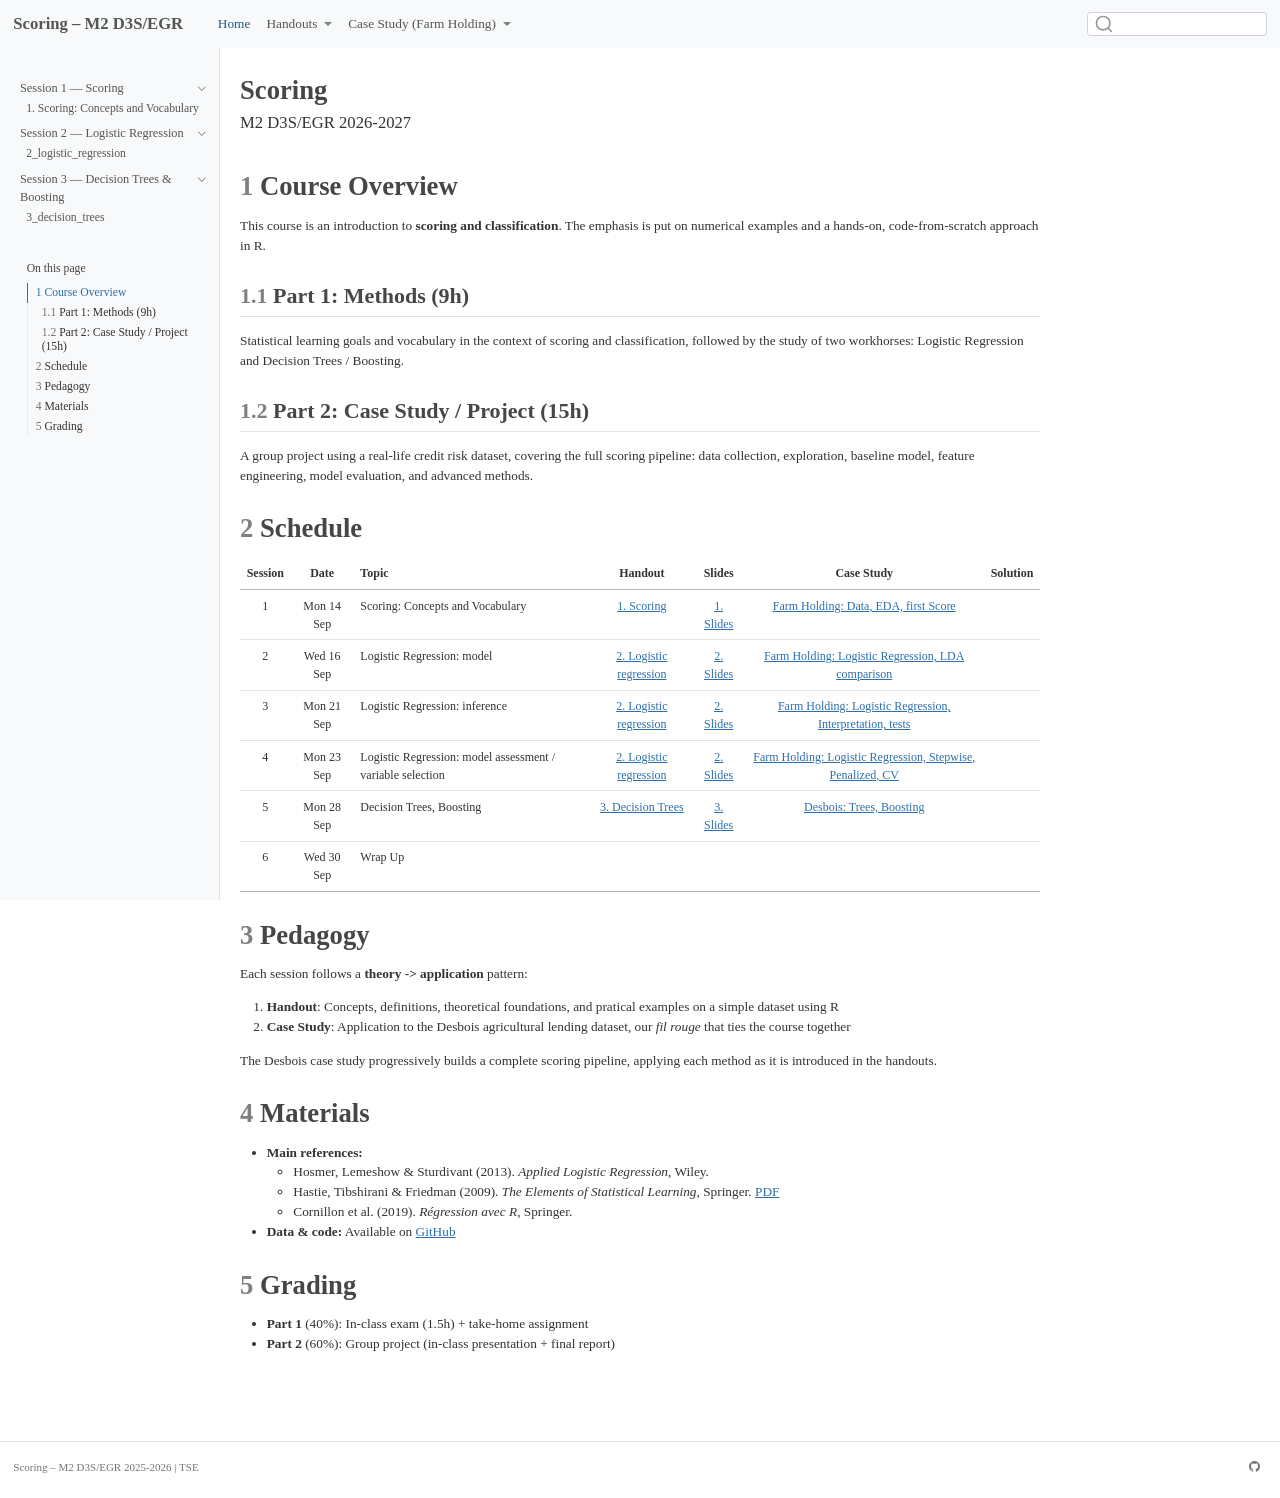
==== docs/index.html @ ded328df "initial commit" ====
<!DOCTYPE html>
<html xmlns="http://www.w3.org/1999/xhtml" lang="en" xml:lang="en"><head>

<meta charset="utf-8">
<meta name="generator" content="quarto-1.3.450">

<meta name="viewport" content="width=device-width, initial-scale=1.0, user-scalable=yes">


<title>Scoring – M2 D3S/EGR 2025-2026 - Scoring</title>
<style>
code{white-space: pre-wrap;}
span.smallcaps{font-variant: small-caps;}
div.columns{display: flex; gap: min(4vw, 1.5em);}
div.column{flex: auto; overflow-x: auto;}
div.hanging-indent{margin-left: 1.5em; text-indent: -1.5em;}
ul.task-list{list-style: none;}
ul.task-list li input[type="checkbox"] {
  width: 0.8em;
  margin: 0 0.8em 0.2em -1em; /* quarto-specific, see https://github.com/quarto-dev/quarto-cli/issues/4556 */ 
  vertical-align: middle;
}
</style>


<script src="site_libs/quarto-nav/quarto-nav.js"></script>
<script src="site_libs/quarto-nav/headroom.min.js"></script>
<script src="site_libs/clipboard/clipboard.min.js"></script>
<script src="site_libs/quarto-search/autocomplete.umd.js"></script>
<script src="site_libs/quarto-search/fuse.min.js"></script>
<script src="site_libs/quarto-search/quarto-search.js"></script>
<meta name="quarto:offset" content="./">
<script src="site_libs/quarto-html/quarto.js"></script>
<script src="site_libs/quarto-html/popper.min.js"></script>
<script src="site_libs/quarto-html/tippy.umd.min.js"></script>
<script src="site_libs/quarto-html/anchor.min.js"></script>
<link href="site_libs/quarto-html/tippy.css" rel="stylesheet">
<link href="site_libs/quarto-html/quarto-syntax-highlighting.css" rel="stylesheet" id="quarto-text-highlighting-styles">
<script src="site_libs/bootstrap/bootstrap.min.js"></script>
<link href="site_libs/bootstrap/bootstrap-icons.css" rel="stylesheet">
<link href="site_libs/bootstrap/bootstrap.min.css" rel="stylesheet" id="quarto-bootstrap" data-mode="light">
<script id="quarto-search-options" type="application/json">{
  "location": "navbar",
  "copy-button": false,
  "collapse-after": 3,
  "panel-placement": "end",
  "type": "textbox",
  "limit": 20,
  "language": {
    "search-no-results-text": "No results",
    "search-matching-documents-text": "matching documents",
    "search-copy-link-title": "Copy link to search",
    "search-hide-matches-text": "Hide additional matches",
    "search-more-match-text": "more match in this document",
    "search-more-matches-text": "more matches in this document",
    "search-clear-button-title": "Clear",
    "search-detached-cancel-button-title": "Cancel",
    "search-submit-button-title": "Submit",
    "search-label": "Search"
  }
}</script>
<script>
  MathJax = {
    tex: {
      tags: 'ams'  // should be 'ams', 'none', or 'all'
    }
  };
</script>


<link rel="stylesheet" href="styles.css">
</head>

<body class="nav-sidebar docked nav-fixed">

<div id="quarto-search-results"></div>
  <header id="quarto-header" class="headroom fixed-top">
    <nav class="navbar navbar-expand-lg navbar-dark ">
      <div class="navbar-container container-fluid">
      <div class="navbar-brand-container">
    <a class="navbar-brand" href="./index.html">
    <span class="navbar-title">Scoring – M2 D3S/EGR</span>
    </a>
  </div>
            <div id="quarto-search" class="" title="Search"></div>
          <button class="navbar-toggler" type="button" data-bs-toggle="collapse" data-bs-target="#navbarCollapse" aria-controls="navbarCollapse" aria-expanded="false" aria-label="Toggle navigation" onclick="if (window.quartoToggleHeadroom) { window.quartoToggleHeadroom(); }">
  <span class="navbar-toggler-icon"></span>
</button>
          <div class="collapse navbar-collapse" id="navbarCollapse">
            <ul class="navbar-nav navbar-nav-scroll me-auto">
  <li class="nav-item">
    <a class="nav-link active" href="./index.html" rel="" target="" aria-current="page">
 <span class="menu-text">Home</span></a>
  </li>  
  <li class="nav-item dropdown ">
    <a class="nav-link dropdown-toggle" href="#" id="nav-menu-handouts" role="button" data-bs-toggle="dropdown" aria-expanded="false" rel="" target="">
 <span class="menu-text">Handouts</span>
    </a>
    <ul class="dropdown-menu" aria-labelledby="nav-menu-handouts">    
        <li>
    <a class="dropdown-item" href="./handouts/1_scoring.html" rel="" target="">
 <span class="dropdown-text">1. Scoring: Concepts and Vocabulary</span></a>
  </li>  
        <li>
    <a class="dropdown-item" href="./handouts/2_logistic_regression.html" rel="" target="">
 <span class="dropdown-text">2_logistic_regression</span></a>
  </li>  
        <li>
    <a class="dropdown-item" href="./handouts/3_decision_trees.html" rel="" target="">
 <span class="dropdown-text">3_decision_trees</span></a>
  </li>  
    </ul>
  </li>
  <li class="nav-item dropdown ">
    <a class="nav-link dropdown-toggle" href="#" id="nav-menu-case-study-(farm-holding" role="button" data-bs-toggle="dropdown" aria-expanded="false" rel="" target="">
 <span class="menu-text">Case Study (Farm Holding)</span>
    </a>
    <ul class="dropdown-menu" aria-labelledby="nav-menu-case-study-(farm-holding">    
        <li>
    <a class="dropdown-item" href="./case_study/1_data_and_eda_farm_holding_wo_solution.html" rel="" target="">
 <span class="dropdown-text">Case Study: Part 1: Farm Holding, EDA &amp; PCA as First Score</span></a>
  </li>  
        <li>
    <a class="dropdown-item" href="./case_study/2_logreg_farm_holding_wo_solution.html" rel="" target="">
 <span class="dropdown-text">2_logreg_farm_holding</span></a>
  </li>  
        <li>
    <a class="dropdown-item" href="./case_study/3_trees_farm_holding_wo_solution.html" rel="" target="">
 <span class="dropdown-text">3_trees_farm_holding</span></a>
  </li>  
    </ul>
  </li>
</ul>
            <div class="quarto-navbar-tools ms-auto">
</div>
          </div> <!-- /navcollapse -->
      </div> <!-- /container-fluid -->
    </nav>
  <nav class="quarto-secondary-nav">
    <div class="container-fluid d-flex">
      <button type="button" class="quarto-btn-toggle btn" data-bs-toggle="collapse" data-bs-target="#quarto-sidebar,#quarto-sidebar-glass" aria-controls="quarto-sidebar" aria-expanded="false" aria-label="Toggle sidebar navigation" onclick="if (window.quartoToggleHeadroom) { window.quartoToggleHeadroom(); }">
        <i class="bi bi-layout-text-sidebar-reverse"></i>
      </button>
      <nav class="quarto-page-breadcrumbs" aria-label="breadcrumb"><ol class="breadcrumb"><li class="breadcrumb-item">Scoring</li></ol></nav>
      <a class="flex-grow-1" role="button" data-bs-toggle="collapse" data-bs-target="#quarto-sidebar,#quarto-sidebar-glass" aria-controls="quarto-sidebar" aria-expanded="false" aria-label="Toggle sidebar navigation" onclick="if (window.quartoToggleHeadroom) { window.quartoToggleHeadroom(); }">      
      </a>
    </div>
  </nav>
</header>
<!-- content -->
<div id="quarto-content" class="quarto-container page-columns page-rows-contents page-layout-article page-navbar">
<!-- sidebar -->
  <nav id="quarto-sidebar" class="sidebar collapse collapse-horizontal sidebar-navigation docked overflow-auto">
    <div class="sidebar-menu-container"> 
    <ul class="list-unstyled mt-1">
        <li class="sidebar-item sidebar-item-section">
      <div class="sidebar-item-container"> 
            <a class="sidebar-item-text sidebar-link text-start" data-bs-toggle="collapse" data-bs-target="#quarto-sidebar-section-1" aria-expanded="true">
 <span class="menu-text">Session 1 — Scoring</span></a>
          <a class="sidebar-item-toggle text-start" data-bs-toggle="collapse" data-bs-target="#quarto-sidebar-section-1" aria-expanded="true" aria-label="Toggle section">
            <i class="bi bi-chevron-right ms-2"></i>
          </a> 
      </div>
      <ul id="quarto-sidebar-section-1" class="collapse list-unstyled sidebar-section depth1 show">  
          <li class="sidebar-item">
  <div class="sidebar-item-container"> 
  <a href="./handouts/1_scoring.html" class="sidebar-item-text sidebar-link">
 <span class="menu-text">1. Scoring: Concepts and Vocabulary</span></a>
  </div>
</li>
      </ul>
  </li>
        <li class="sidebar-item sidebar-item-section">
      <div class="sidebar-item-container"> 
            <a class="sidebar-item-text sidebar-link text-start" data-bs-toggle="collapse" data-bs-target="#quarto-sidebar-section-2" aria-expanded="true">
 <span class="menu-text">Session 2 — Logistic Regression</span></a>
          <a class="sidebar-item-toggle text-start" data-bs-toggle="collapse" data-bs-target="#quarto-sidebar-section-2" aria-expanded="true" aria-label="Toggle section">
            <i class="bi bi-chevron-right ms-2"></i>
          </a> 
      </div>
      <ul id="quarto-sidebar-section-2" class="collapse list-unstyled sidebar-section depth1 show">  
          <li class="sidebar-item">
  <div class="sidebar-item-container"> 
  <a href="./handouts/2_logistic_regression.html" class="sidebar-item-text sidebar-link">
 <span class="menu-text">2_logistic_regression</span></a>
  </div>
</li>
      </ul>
  </li>
        <li class="sidebar-item sidebar-item-section">
      <div class="sidebar-item-container"> 
            <a class="sidebar-item-text sidebar-link text-start" data-bs-toggle="collapse" data-bs-target="#quarto-sidebar-section-3" aria-expanded="true">
 <span class="menu-text">Session 3 — Decision Trees &amp; Boosting</span></a>
          <a class="sidebar-item-toggle text-start" data-bs-toggle="collapse" data-bs-target="#quarto-sidebar-section-3" aria-expanded="true" aria-label="Toggle section">
            <i class="bi bi-chevron-right ms-2"></i>
          </a> 
      </div>
      <ul id="quarto-sidebar-section-3" class="collapse list-unstyled sidebar-section depth1 show">  
          <li class="sidebar-item">
  <div class="sidebar-item-container"> 
  <a href="./handouts/3_decision_trees.html" class="sidebar-item-text sidebar-link">
 <span class="menu-text">3_decision_trees</span></a>
  </div>
</li>
      </ul>
  </li>
    </ul>
    </div>
    <nav id="TOC" role="doc-toc" class="toc-active">
    <h2 id="toc-title">On this page</h2>
   
  <ul>
  <li><a href="#course-overview" id="toc-course-overview" class="nav-link active" data-scroll-target="#course-overview"><span class="header-section-number">1</span> Course Overview</a>
  <ul class="collapse">
  <li><a href="#part-1-methods-9h" id="toc-part-1-methods-9h" class="nav-link" data-scroll-target="#part-1-methods-9h"><span class="header-section-number">1.1</span> Part 1: Methods (9h)</a></li>
  <li><a href="#part-2-case-study-project-15h" id="toc-part-2-case-study-project-15h" class="nav-link" data-scroll-target="#part-2-case-study-project-15h"><span class="header-section-number">1.2</span> Part 2: Case Study / Project (15h)</a></li>
  </ul></li>
  <li><a href="#schedule" id="toc-schedule" class="nav-link" data-scroll-target="#schedule"><span class="header-section-number">2</span> Schedule</a></li>
  <li><a href="#pedagogy" id="toc-pedagogy" class="nav-link" data-scroll-target="#pedagogy"><span class="header-section-number">3</span> Pedagogy</a></li>
  <li><a href="#materials" id="toc-materials" class="nav-link" data-scroll-target="#materials"><span class="header-section-number">4</span> Materials</a></li>
  <li><a href="#grading" id="toc-grading" class="nav-link" data-scroll-target="#grading"><span class="header-section-number">5</span> Grading</a></li>
  </ul>
</nav>
</nav>
<div id="quarto-sidebar-glass" data-bs-toggle="collapse" data-bs-target="#quarto-sidebar,#quarto-sidebar-glass"></div>
<!-- margin-sidebar -->
    <div id="quarto-margin-sidebar" class="sidebar margin-sidebar">
    </div>
<!-- main -->
<main class="content" id="quarto-document-content">

<header id="title-block-header" class="quarto-title-block default">
<div class="quarto-title">
<h1 class="title">Scoring</h1>
<p class="subtitle lead">M2 D3S/EGR 2026-2027</p>
</div>



<div class="quarto-title-meta">

    
  
    
  </div>
  

</header>

<section id="course-overview" class="level1" data-number="1">
<h1 data-number="1"><span class="header-section-number">1</span> Course Overview</h1>
<p>This course is an introduction to <strong>scoring and classification</strong>. The emphasis is put on numerical examples and a hands-on, code-from-scratch approach in R.</p>
<section id="part-1-methods-9h" class="level2" data-number="1.1">
<h2 data-number="1.1" class="anchored" data-anchor-id="part-1-methods-9h"><span class="header-section-number">1.1</span> Part 1: Methods (9h)</h2>
<p>Statistical learning goals and vocabulary in the context of scoring and classification, followed by the study of two workhorses: Logistic Regression and Decision Trees / Boosting.</p>
</section>
<section id="part-2-case-study-project-15h" class="level2" data-number="1.2">
<h2 data-number="1.2" class="anchored" data-anchor-id="part-2-case-study-project-15h"><span class="header-section-number">1.2</span> Part 2: Case Study / Project (15h)</h2>
<p>A group project using a real-life credit risk dataset, covering the full scoring pipeline: data collection, exploration, baseline model, feature engineering, model evaluation, and advanced methods.</p>
</section>
</section>
<section id="schedule" class="level1" data-number="2">
<h1 data-number="2"><span class="header-section-number">2</span> Schedule</h1>
<table class="table">
<thead>
<tr class="header">
<th style="text-align: center;">Session</th>
<th style="text-align: center;">Date</th>
<th style="text-align: left;">Topic</th>
<th style="text-align: center;">Handout</th>
<th style="text-align: center;">Slides</th>
<th style="text-align: center;">Case Study</th>
<th style="text-align: center;">Solution</th>
</tr>
</thead>
<tbody>
<tr class="odd">
<td style="text-align: center;">1</td>
<td style="text-align: center;">Mon 14 Sep</td>
<td style="text-align: left;">Scoring: Concepts and Vocabulary</td>
<td style="text-align: center;"><a href="./handouts/1_scoring.html">1. Scoring</a></td>
<td style="text-align: center;"><a href="./slides/1_scoring_slides.html">1. Slides</a></td>
<td style="text-align: center;"><a href="./case_study/1_data_and_eda_farm_holding_wo_solution.html">Farm Holding: Data, EDA, first Score</a></td>
<td style="text-align: center;"></td>
</tr>
<tr class="even">
<td style="text-align: center;">2</td>
<td style="text-align: center;">Wed 16 Sep</td>
<td style="text-align: left;">Logistic Regression: model</td>
<td style="text-align: center;"><a href="./handouts/2_logistic_regression.html">2. Logistic regression</a></td>
<td style="text-align: center;"><a href="./slides/2_logistic_regression_slides.html">2. Slides</a></td>
<td style="text-align: center;"><a href="case_study/2_logreg_farm_holding.qmd">Farm Holding: Logistic Regression, LDA comparison</a></td>
<td style="text-align: center;"></td>
</tr>
<tr class="odd">
<td style="text-align: center;">3</td>
<td style="text-align: center;">Mon 21 Sep</td>
<td style="text-align: left;">Logistic Regression: inference</td>
<td style="text-align: center;"><a href="./handouts/2_logistic_regression.html">2. Logistic regression</a></td>
<td style="text-align: center;"><a href="./slides/2_logistic_regression_slides.html">2. Slides</a></td>
<td style="text-align: center;"><a href="case_study/2_logreg_farm_holding.qmd">Farm Holding: Logistic Regression, Interpretation, tests</a></td>
<td style="text-align: center;"></td>
</tr>
<tr class="even">
<td style="text-align: center;">4</td>
<td style="text-align: center;">Mon 23 Sep</td>
<td style="text-align: left;">Logistic Regression: model assessment / variable selection</td>
<td style="text-align: center;"><a href="./handouts/2_logistic_regression.html">2. Logistic regression</a></td>
<td style="text-align: center;"><a href="./slides/2_logistic_regression_slides.html">2. Slides</a></td>
<td style="text-align: center;"><a href="case_study/2_logreg_farm_holding.qmd">Farm Holding: Logistic Regression, Stepwise, Penalized, CV</a></td>
<td style="text-align: center;"></td>
</tr>
<tr class="odd">
<td style="text-align: center;">5</td>
<td style="text-align: center;">Mon 28 Sep</td>
<td style="text-align: left;">Decision Trees, Boosting</td>
<td style="text-align: center;"><a href="./handouts/3_decision_trees.html">3. Decision Trees</a></td>
<td style="text-align: center;"><a href="./slides/3_decision_trees_slides.html">3. Slides</a></td>
<td style="text-align: center;"><a href="case_study/3_trees_farm_holding.qmd">Desbois: Trees, Boosting</a></td>
<td style="text-align: center;"></td>
</tr>
<tr class="even">
<td style="text-align: center;">6</td>
<td style="text-align: center;">Wed 30 Sep</td>
<td style="text-align: left;">Wrap Up</td>
<td style="text-align: center;"></td>
<td style="text-align: center;"></td>
<td style="text-align: center;"></td>
<td style="text-align: center;"></td>
</tr>
</tbody>
</table>
</section>
<section id="pedagogy" class="level1" data-number="3">
<h1 data-number="3"><span class="header-section-number">3</span> Pedagogy</h1>
<p>Each session follows a <strong>theory -&gt; application</strong> pattern:</p>
<ol type="1">
<li><strong>Handout</strong>: Concepts, definitions, theoretical foundations, and pratical examples on a simple dataset using R</li>
<li><strong>Case Study</strong>: Application to the Desbois agricultural lending dataset, our <em>fil rouge</em> that ties the course together</li>
</ol>
<p>The Desbois case study progressively builds a complete scoring pipeline, applying each method as it is introduced in the handouts.</p>
</section>
<section id="materials" class="level1" data-number="4">
<h1 data-number="4"><span class="header-section-number">4</span> Materials</h1>
<ul>
<li><strong>Main references:</strong>
<ul>
<li>Hosmer, Lemeshow &amp; Sturdivant (2013). <em>Applied Logistic Regression</em>, Wiley.</li>
<li>Hastie, Tibshirani &amp; Friedman (2009). <em>The Elements of Statistical Learning</em>, Springer. <a href="https://hastie.su.domains/ElemStatLearn/printings/ESLII_print12_toc.pdf">PDF</a></li>
<li>Cornillon et al.&nbsp;(2019). <em>Régression avec R</em>, Springer.</li>
</ul></li>
<li><strong>Data &amp; code:</strong> Available on <a href="https://github.com/lo/teaching_Scoring">GitHub</a></li>
</ul>
</section>
<section id="grading" class="level1" data-number="5">
<h1 data-number="5"><span class="header-section-number">5</span> Grading</h1>
<ul>
<li><strong>Part 1</strong> (40%): In-class exam (1.5h) + take-home assignment</li>
<li><strong>Part 2</strong> (60%): Group project (in-class presentation + final report)</li>
</ul>


</section>

<a onclick="window.scrollTo(0, 0); return false;" role="button" id="quarto-back-to-top"><i class="bi bi-arrow-up"></i> Back to top</a></main> <!-- /main -->
<script id="quarto-html-after-body" type="application/javascript">
window.document.addEventListener("DOMContentLoaded", function (event) {
  const toggleBodyColorMode = (bsSheetEl) => {
    const mode = bsSheetEl.getAttribute("data-mode");
    const bodyEl = window.document.querySelector("body");
    if (mode === "dark") {
      bodyEl.classList.add("quarto-dark");
      bodyEl.classList.remove("quarto-light");
    } else {
      bodyEl.classList.add("quarto-light");
      bodyEl.classList.remove("quarto-dark");
    }
  }
  const toggleBodyColorPrimary = () => {
    const bsSheetEl = window.document.querySelector("link#quarto-bootstrap");
    if (bsSheetEl) {
      toggleBodyColorMode(bsSheetEl);
    }
  }
  toggleBodyColorPrimary();  
  const icon = "";
  const anchorJS = new window.AnchorJS();
  anchorJS.options = {
    placement: 'right',
    icon: icon
  };
  anchorJS.add('.anchored');
  const isCodeAnnotation = (el) => {
    for (const clz of el.classList) {
      if (clz.startsWith('code-annotation-')) {                     
        return true;
      }
    }
    return false;
  }
  const clipboard = new window.ClipboardJS('.code-copy-button', {
    text: function(trigger) {
      const codeEl = trigger.previousElementSibling.cloneNode(true);
      for (const childEl of codeEl.children) {
        if (isCodeAnnotation(childEl)) {
          childEl.remove();
        }
      }
      return codeEl.innerText;
    }
  });
  clipboard.on('success', function(e) {
    // button target
    const button = e.trigger;
    // don't keep focus
    button.blur();
    // flash "checked"
    button.classList.add('code-copy-button-checked');
    var currentTitle = button.getAttribute("title");
    button.setAttribute("title", "Copied!");
    let tooltip;
    if (window.bootstrap) {
      button.setAttribute("data-bs-toggle", "tooltip");
      button.setAttribute("data-bs-placement", "left");
      button.setAttribute("data-bs-title", "Copied!");
      tooltip = new bootstrap.Tooltip(button, 
        { trigger: "manual", 
          customClass: "code-copy-button-tooltip",
          offset: [0, -8]});
      tooltip.show();    
    }
    setTimeout(function() {
      if (tooltip) {
        tooltip.hide();
        button.removeAttribute("data-bs-title");
        button.removeAttribute("data-bs-toggle");
        button.removeAttribute("data-bs-placement");
      }
      button.setAttribute("title", currentTitle);
      button.classList.remove('code-copy-button-checked');
    }, 1000);
    // clear code selection
    e.clearSelection();
  });
  function tippyHover(el, contentFn) {
    const config = {
      allowHTML: true,
      content: contentFn,
      maxWidth: 500,
      delay: 100,
      arrow: false,
      appendTo: function(el) {
          return el.parentElement;
      },
      interactive: true,
      interactiveBorder: 10,
      theme: 'quarto',
      placement: 'bottom-start'
    };
    window.tippy(el, config); 
  }
  const noterefs = window.document.querySelectorAll('a[role="doc-noteref"]');
  for (var i=0; i<noterefs.length; i++) {
    const ref = noterefs[i];
    tippyHover(ref, function() {
      // use id or data attribute instead here
      let href = ref.getAttribute('data-footnote-href') || ref.getAttribute('href');
      try { href = new URL(href).hash; } catch {}
      const id = href.replace(/^#\/?/, "");
      const note = window.document.getElementById(id);
      return note.innerHTML;
    });
  }
      let selectedAnnoteEl;
      const selectorForAnnotation = ( cell, annotation) => {
        let cellAttr = 'data-code-cell="' + cell + '"';
        let lineAttr = 'data-code-annotation="' +  annotation + '"';
        const selector = 'span[' + cellAttr + '][' + lineAttr + ']';
        return selector;
      }
      const selectCodeLines = (annoteEl) => {
        const doc = window.document;
        const targetCell = annoteEl.getAttribute("data-target-cell");
        const targetAnnotation = annoteEl.getAttribute("data-target-annotation");
        const annoteSpan = window.document.querySelector(selectorForAnnotation(targetCell, targetAnnotation));
        const lines = annoteSpan.getAttribute("data-code-lines").split(",");
        const lineIds = lines.map((line) => {
          return targetCell + "-" + line;
        })
        let top = null;
        let height = null;
        let parent = null;
        if (lineIds.length > 0) {
            //compute the position of the single el (top and bottom and make a div)
            const el = window.document.getElementById(lineIds[0]);
            top = el.offsetTop;
            height = el.offsetHeight;
            parent = el.parentElement.parentElement;
          if (lineIds.length > 1) {
            const lastEl = window.document.getElementById(lineIds[lineIds.length - 1]);
            const bottom = lastEl.offsetTop + lastEl.offsetHeight;
            height = bottom - top;
          }
          if (top !== null && height !== null && parent !== null) {
            // cook up a div (if necessary) and position it 
            let div = window.document.getElementById("code-annotation-line-highlight");
            if (div === null) {
              div = window.document.createElement("div");
              div.setAttribute("id", "code-annotation-line-highlight");
              div.style.position = 'absolute';
              parent.appendChild(div);
            }
            div.style.top = top - 2 + "px";
            div.style.height = height + 4 + "px";
            let gutterDiv = window.document.getElementById("code-annotation-line-highlight-gutter");
            if (gutterDiv === null) {
              gutterDiv = window.document.createElement("div");
              gutterDiv.setAttribute("id", "code-annotation-line-highlight-gutter");
              gutterDiv.style.position = 'absolute';
              const codeCell = window.document.getElementById(targetCell);
              const gutter = codeCell.querySelector('.code-annotation-gutter');
              gutter.appendChild(gutterDiv);
            }
            gutterDiv.style.top = top - 2 + "px";
            gutterDiv.style.height = height + 4 + "px";
          }
          selectedAnnoteEl = annoteEl;
        }
      };
      const unselectCodeLines = () => {
        const elementsIds = ["code-annotation-line-highlight", "code-annotation-line-highlight-gutter"];
        elementsIds.forEach((elId) => {
          const div = window.document.getElementById(elId);
          if (div) {
            div.remove();
          }
        });
        selectedAnnoteEl = undefined;
      };
      // Attach click handler to the DT
      const annoteDls = window.document.querySelectorAll('dt[data-target-cell]');
      for (const annoteDlNode of annoteDls) {
        annoteDlNode.addEventListener('click', (event) => {
          const clickedEl = event.target;
          if (clickedEl !== selectedAnnoteEl) {
            unselectCodeLines();
            const activeEl = window.document.querySelector('dt[data-target-cell].code-annotation-active');
            if (activeEl) {
              activeEl.classList.remove('code-annotation-active');
            }
            selectCodeLines(clickedEl);
            clickedEl.classList.add('code-annotation-active');
          } else {
            // Unselect the line
            unselectCodeLines();
            clickedEl.classList.remove('code-annotation-active');
          }
        });
      }
  const findCites = (el) => {
    const parentEl = el.parentElement;
    if (parentEl) {
      const cites = parentEl.dataset.cites;
      if (cites) {
        return {
          el,
          cites: cites.split(' ')
        };
      } else {
        return findCites(el.parentElement)
      }
    } else {
      return undefined;
    }
  };
  var bibliorefs = window.document.querySelectorAll('a[role="doc-biblioref"]');
  for (var i=0; i<bibliorefs.length; i++) {
    const ref = bibliorefs[i];
    const citeInfo = findCites(ref);
    if (citeInfo) {
      tippyHover(citeInfo.el, function() {
        var popup = window.document.createElement('div');
        citeInfo.cites.forEach(function(cite) {
          var citeDiv = window.document.createElement('div');
          citeDiv.classList.add('hanging-indent');
          citeDiv.classList.add('csl-entry');
          var biblioDiv = window.document.getElementById('ref-' + cite);
          if (biblioDiv) {
            citeDiv.innerHTML = biblioDiv.innerHTML;
          }
          popup.appendChild(citeDiv);
        });
        return popup.innerHTML;
      });
    }
  }
});
</script>
</div> <!-- /content -->
<footer class="footer">
  <div class="nav-footer">
    <div class="nav-footer-left">Scoring – M2 D3S/EGR 2025-2026 | TSE</div>   
    <div class="nav-footer-center">
      &nbsp;
    </div>
    <div class="nav-footer-right">
      <ul class="footer-items list-unstyled">
    <li class="nav-item compact">
    <a class="nav-link" href="https://github.com/louis-olive/Scoring">
      <i class="bi bi-github" role="img">
</i> 
    </a>
  </li>  
</ul>
    </div>
  </div>
</footer>



</body></html>
---- docs/site_libs/quarto-html/tippy.css ----
.tippy-box[data-animation=fade][data-state=hidden]{opacity:0}[data-tippy-root]{max-width:calc(100vw - 10px)}.tippy-box{position:relative;background-color:#333;color:#fff;border-radius:4px;font-size:14px;line-height:1.4;white-space:normal;outline:0;transition-property:transform,visibility,opacity}.tippy-box[data-placement^=top]>.tippy-arrow{bottom:0}.tippy-box[data-placement^=top]>.tippy-arrow:before{bottom:-7px;left:0;border-width:8px 8px 0;border-top-color:initial;transform-origin:center top}.tippy-box[data-placement^=bottom]>.tippy-arrow{top:0}.tippy-box[data-placement^=bottom]>.tippy-arrow:before{top:-7px;left:0;border-width:0 8px 8px;border-bottom-color:initial;transform-origin:center bottom}.tippy-box[data-placement^=left]>.tippy-arrow{right:0}.tippy-box[data-placement^=left]>.tippy-arrow:before{border-width:8px 0 8px 8px;border-left-color:initial;right:-7px;transform-origin:center left}.tippy-box[data-placement^=right]>.tippy-arrow{left:0}.tippy-box[data-placement^=right]>.tippy-arrow:before{left:-7px;border-width:8px 8px 8px 0;border-right-color:initial;transform-origin:center right}.tippy-box[data-inertia][data-state=visible]{transition-timing-function:cubic-bezier(.54,1.5,.38,1.11)}.tippy-arrow{width:16px;height:16px;color:#333}.tippy-arrow:before{content:"";position:absolute;border-color:transparent;border-style:solid}.tippy-content{position:relative;padding:5px 9px;z-index:1}
---- docs/styles.css ----
/* Scrolling code blocks */
.sourceCode {
  scrollbar-width: thin;
}

/* Print-friendly */
@media print {
  .sidebar, .navbar, .page-footer {
    display: none !important;
  }
  .main-content {
    margin-left: 0 !important;
  }
}
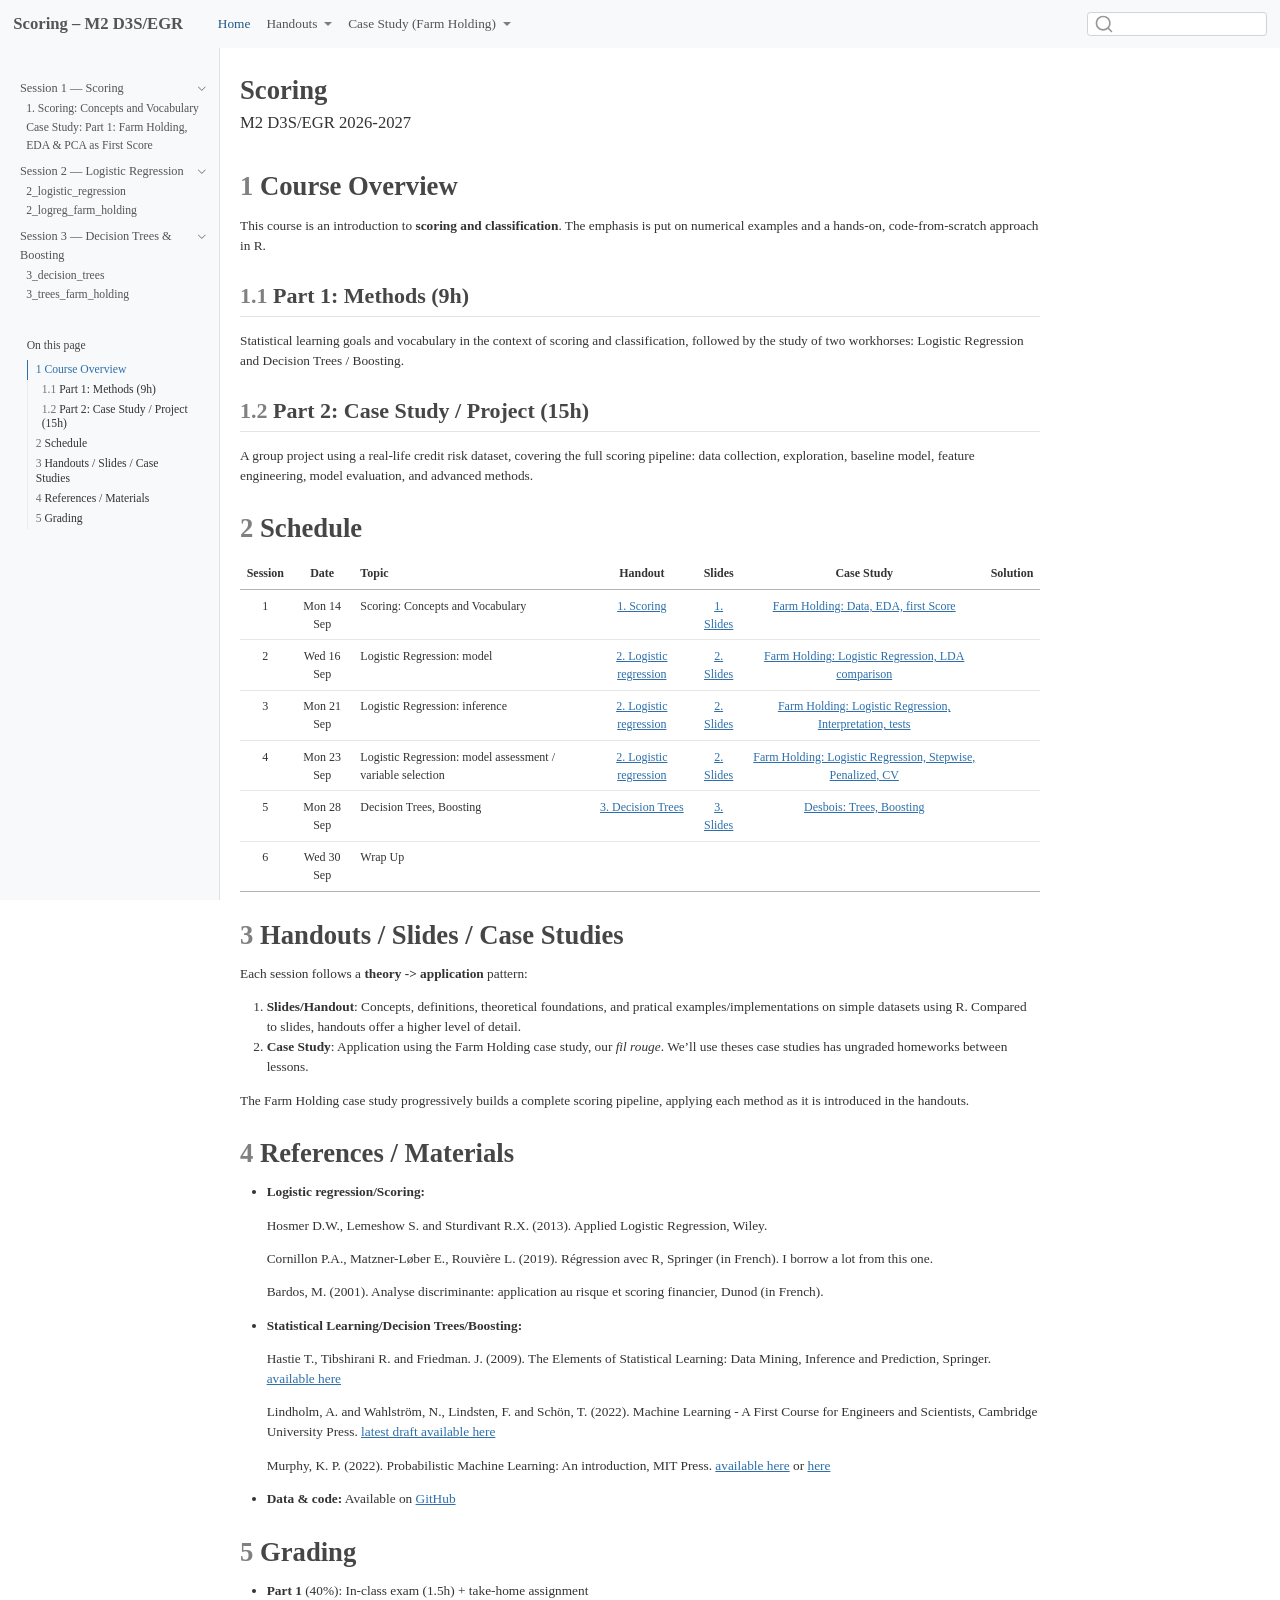
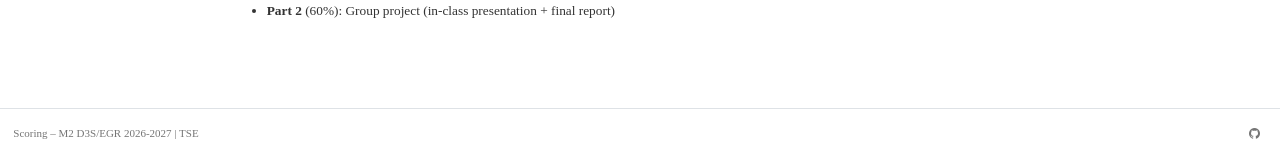
==== commit 69aa4313: "landing page" ====
--- a/docs/index.html
+++ b/docs/index.html
@@ -7,7 +7,7 @@
 <meta name="viewport" content="width=device-width, initial-scale=1.0, user-scalable=yes">
 
 
-<title>Scoring – M2 D3S/EGR 2025-2026 - Scoring</title>
+<title>Scoring – M2 D3S/EGR 2026-2027 - Scoring</title>
 <style>
 code{white-space: pre-wrap;}
 span.smallcaps{font-variant: small-caps;}
@@ -168,6 +168,12 @@
  <span class="menu-text">1. Scoring: Concepts and Vocabulary</span></a>
   </div>
 </li>
+          <li class="sidebar-item">
+  <div class="sidebar-item-container"> 
+  <a href="./case_study/1_data_and_eda_farm_holding_wo_solution.html" class="sidebar-item-text sidebar-link">
+ <span class="menu-text">Case Study: Part 1: Farm Holding, EDA &amp; PCA as First Score</span></a>
+  </div>
+</li>
       </ul>
   </li>
         <li class="sidebar-item sidebar-item-section">
@@ -183,6 +189,12 @@
   <div class="sidebar-item-container"> 
   <a href="./handouts/2_logistic_regression.html" class="sidebar-item-text sidebar-link">
  <span class="menu-text">2_logistic_regression</span></a>
+  </div>
+</li>
+          <li class="sidebar-item">
+  <div class="sidebar-item-container"> 
+  <a href="./case_study/2_logreg_farm_holding_wo_solution.html" class="sidebar-item-text sidebar-link">
+ <span class="menu-text">2_logreg_farm_holding</span></a>
   </div>
 </li>
       </ul>
@@ -202,6 +214,12 @@
  <span class="menu-text">3_decision_trees</span></a>
   </div>
 </li>
+          <li class="sidebar-item">
+  <div class="sidebar-item-container"> 
+  <a href="./case_study/3_trees_farm_holding_wo_solution.html" class="sidebar-item-text sidebar-link">
+ <span class="menu-text">3_trees_farm_holding</span></a>
+  </div>
+</li>
       </ul>
   </li>
     </ul>
@@ -216,8 +234,8 @@
   <li><a href="#part-2-case-study-project-15h" id="toc-part-2-case-study-project-15h" class="nav-link" data-scroll-target="#part-2-case-study-project-15h"><span class="header-section-number">1.2</span> Part 2: Case Study / Project (15h)</a></li>
   </ul></li>
   <li><a href="#schedule" id="toc-schedule" class="nav-link" data-scroll-target="#schedule"><span class="header-section-number">2</span> Schedule</a></li>
-  <li><a href="#pedagogy" id="toc-pedagogy" class="nav-link" data-scroll-target="#pedagogy"><span class="header-section-number">3</span> Pedagogy</a></li>
-  <li><a href="#materials" id="toc-materials" class="nav-link" data-scroll-target="#materials"><span class="header-section-number">4</span> Materials</a></li>
+  <li><a href="#handouts-slides-case-studies" id="toc-handouts-slides-case-studies" class="nav-link" data-scroll-target="#handouts-slides-case-studies"><span class="header-section-number">3</span> Handouts / Slides / Case Studies</a></li>
+  <li><a href="#references-materials" id="toc-references-materials" class="nav-link" data-scroll-target="#references-materials"><span class="header-section-number">4</span> References / Materials</a></li>
   <li><a href="#grading" id="toc-grading" class="nav-link" data-scroll-target="#grading"><span class="header-section-number">5</span> Grading</a></li>
   </ul>
 </nav>
@@ -331,25 +349,27 @@
 </tbody>
 </table>
 </section>
-<section id="pedagogy" class="level1" data-number="3">
-<h1 data-number="3"><span class="header-section-number">3</span> Pedagogy</h1>
+<section id="handouts-slides-case-studies" class="level1" data-number="3">
+<h1 data-number="3"><span class="header-section-number">3</span> Handouts / Slides / Case Studies</h1>
 <p>Each session follows a <strong>theory -&gt; application</strong> pattern:</p>
 <ol type="1">
-<li><strong>Handout</strong>: Concepts, definitions, theoretical foundations, and pratical examples on a simple dataset using R</li>
-<li><strong>Case Study</strong>: Application to the Desbois agricultural lending dataset, our <em>fil rouge</em> that ties the course together</li>
+<li><strong>Slides/Handout</strong>: Concepts, definitions, theoretical foundations, and pratical examples/implementations on simple datasets using R. Compared to slides, handouts offer a higher level of detail.</li>
+<li><strong>Case Study</strong>: Application using the Farm Holding case study, our <em>fil rouge</em>. We’ll use theses case studies has ungraded homeworks between lessons.</li>
 </ol>
-<p>The Desbois case study progressively builds a complete scoring pipeline, applying each method as it is introduced in the handouts.</p>
+<p>The Farm Holding case study progressively builds a complete scoring pipeline, applying each method as it is introduced in the handouts.</p>
 </section>
-<section id="materials" class="level1" data-number="4">
-<h1 data-number="4"><span class="header-section-number">4</span> Materials</h1>
+<section id="references-materials" class="level1" data-number="4">
+<h1 data-number="4"><span class="header-section-number">4</span> References / Materials</h1>
 <ul>
-<li><strong>Main references:</strong>
-<ul>
-<li>Hosmer, Lemeshow &amp; Sturdivant (2013). <em>Applied Logistic Regression</em>, Wiley.</li>
-<li>Hastie, Tibshirani &amp; Friedman (2009). <em>The Elements of Statistical Learning</em>, Springer. <a href="https://hastie.su.domains/ElemStatLearn/printings/ESLII_print12_toc.pdf">PDF</a></li>
-<li>Cornillon et al.&nbsp;(2019). <em>Régression avec R</em>, Springer.</li>
-</ul></li>
-<li><strong>Data &amp; code:</strong> Available on <a href="https://github.com/lo/teaching_Scoring">GitHub</a></li>
+<li><p><strong>Logistic regression/Scoring:</strong></p>
+<p>Hosmer D.W., Lemeshow S. and Sturdivant R.X. (2013). Applied Logistic Regression, Wiley.</p>
+<p>Cornillon P.A., Matzner-Løber E., Rouvière L. (2019). Régression avec R, Springer (in French). I borrow a lot from this one.</p>
+<p>Bardos, M. (2001). Analyse discriminante: application au risque et scoring financier, Dunod (in French).</p></li>
+<li><p><strong>Statistical Learning/Decision Trees/Boosting:</strong></p>
+<p>Hastie T., Tibshirani R. and Friedman. J. (2009). The Elements of Statistical Learning: Data Mining, Inference and Prediction, Springer. <a href="https://hastie.su.domains/ElemStatLearn/printings/ESLII_print12_toc.pdf">available here</a></p>
+<p>Lindholm, A. and Wahlström, N., Lindsten, F. and Schön, T. (2022). Machine Learning - A First Course for Engineers and Scientists, Cambridge University Press. <a href="https://smlbook.org/book/sml-book-draft-latest.pdf">latest draft available here</a></p>
+<p>Murphy, K. P. (2022). Probabilistic Machine Learning: An introduction, MIT Press. <a href="https://github.com/probml/pml-book/releases/latest/download/book1.pdf">available here</a> or <a href="https://probml.github.io/pml-book/book1.html">here</a></p></li>
+<li><p><strong>Data &amp; code:</strong> Available on <a href="https://github.com/louis-olive/Scoring">GitHub</a></p></li>
 </ul>
 </section>
 <section id="grading" class="level1" data-number="5">
@@ -599,7 +619,7 @@
 </div> <!-- /content -->
 <footer class="footer">
   <div class="nav-footer">
-    <div class="nav-footer-left">Scoring – M2 D3S/EGR 2025-2026 | TSE</div>   
+    <div class="nav-footer-left">Scoring – M2 D3S/EGR 2026-2027 | TSE</div>   
     <div class="nav-footer-center">
       &nbsp;
     </div>
--- a/docs/site_libs/quarto-html/quarto-syntax-highlighting.css
+++ b/docs/site_libs/quarto-html/quarto-syntax-highlighting.css
@@ -0,0 +1,179 @@
+/* quarto syntax highlight colors */
+:root {
+  --quarto-hl-al-color: #ff5555;
+  --quarto-hl-an-color: #6a737d;
+  --quarto-hl-at-color: #d73a49;
+  --quarto-hl-bn-color: #005cc5;
+  --quarto-hl-bu-color: #d73a49;
+  --quarto-hl-ch-color: #032f62;
+  --quarto-hl-co-color: #6a737d;
+  --quarto-hl-cv-color: #6a737d;
+  --quarto-hl-cn-color: #005cc5;
+  --quarto-hl-cf-color: #d73a49;
+  --quarto-hl-dt-color: #d73a49;
+  --quarto-hl-dv-color: #005cc5;
+  --quarto-hl-do-color: #6a737d;
+  --quarto-hl-er-color: #ff5555;
+  --quarto-hl-ex-color: #d73a49;
+  --quarto-hl-fl-color: #005cc5;
+  --quarto-hl-fu-color: #6f42c1;
+  --quarto-hl-im-color: #032f62;
+  --quarto-hl-in-color: #6a737d;
+  --quarto-hl-kw-color: #d73a49;
+  --quarto-hl-op-color: #24292e;
+  --quarto-hl-pp-color: #d73a49;
+  --quarto-hl-re-color: #6a737d;
+  --quarto-hl-sc-color: #005cc5;
+  --quarto-hl-ss-color: #032f62;
+  --quarto-hl-st-color: #032f62;
+  --quarto-hl-va-color: #e36209;
+  --quarto-hl-vs-color: #032f62;
+  --quarto-hl-wa-color: #ff5555;
+}
+
+/* other quarto variables */
+:root {
+  --quarto-font-monospace: SFMono-Regular, Menlo, Monaco, Consolas, "Liberation Mono", "Courier New", monospace;
+}
+
+code span.al {
+  font-weight: bold;
+  color: #ff5555;
+}
+
+code span.an {
+  color: #6a737d;
+}
+
+code span.at {
+  color: #d73a49;
+}
+
+code span.bn {
+  color: #005cc5;
+}
+
+code span.bu {
+  color: #d73a49;
+}
+
+code span.ch {
+  color: #032f62;
+}
+
+code span.co {
+  color: #6a737d;
+}
+
+code span.cv {
+  color: #6a737d;
+}
+
+code span.cn {
+  color: #005cc5;
+}
+
+code span.cf {
+  color: #d73a49;
+}
+
+code span.dt {
+  color: #d73a49;
+}
+
+code span.dv {
+  color: #005cc5;
+}
+
+code span.do {
+  color: #6a737d;
+}
+
+code span.er {
+  color: #ff5555;
+  text-decoration: underline;
+}
+
+code span.ex {
+  font-weight: bold;
+  color: #d73a49;
+}
+
+code span.fl {
+  color: #005cc5;
+}
+
+code span.fu {
+  color: #6f42c1;
+}
+
+code span.im {
+  color: #032f62;
+}
+
+code span.in {
+  color: #6a737d;
+}
+
+code span.kw {
+  color: #d73a49;
+}
+
+pre > code.sourceCode > span {
+  color: #24292e;
+}
+
+code span {
+  color: #24292e;
+}
+
+code.sourceCode > span {
+  color: #24292e;
+}
+
+div.sourceCode,
+div.sourceCode pre.sourceCode {
+  color: #24292e;
+}
+
+code span.op {
+  color: #24292e;
+}
+
+code span.pp {
+  color: #d73a49;
+}
+
+code span.re {
+  color: #6a737d;
+}
+
+code span.sc {
+  color: #005cc5;
+}
+
+code span.ss {
+  color: #032f62;
+}
+
+code span.st {
+  color: #032f62;
+}
+
+code span.va {
+  color: #e36209;
+}
+
+code span.vs {
+  color: #032f62;
+}
+
+code span.wa {
+  color: #ff5555;
+}
+
+.prevent-inlining {
+  content: "</";
+}
+
+/*# sourceMappingURL=debc5d5d77c3f9108843748ff7464032.css.map */
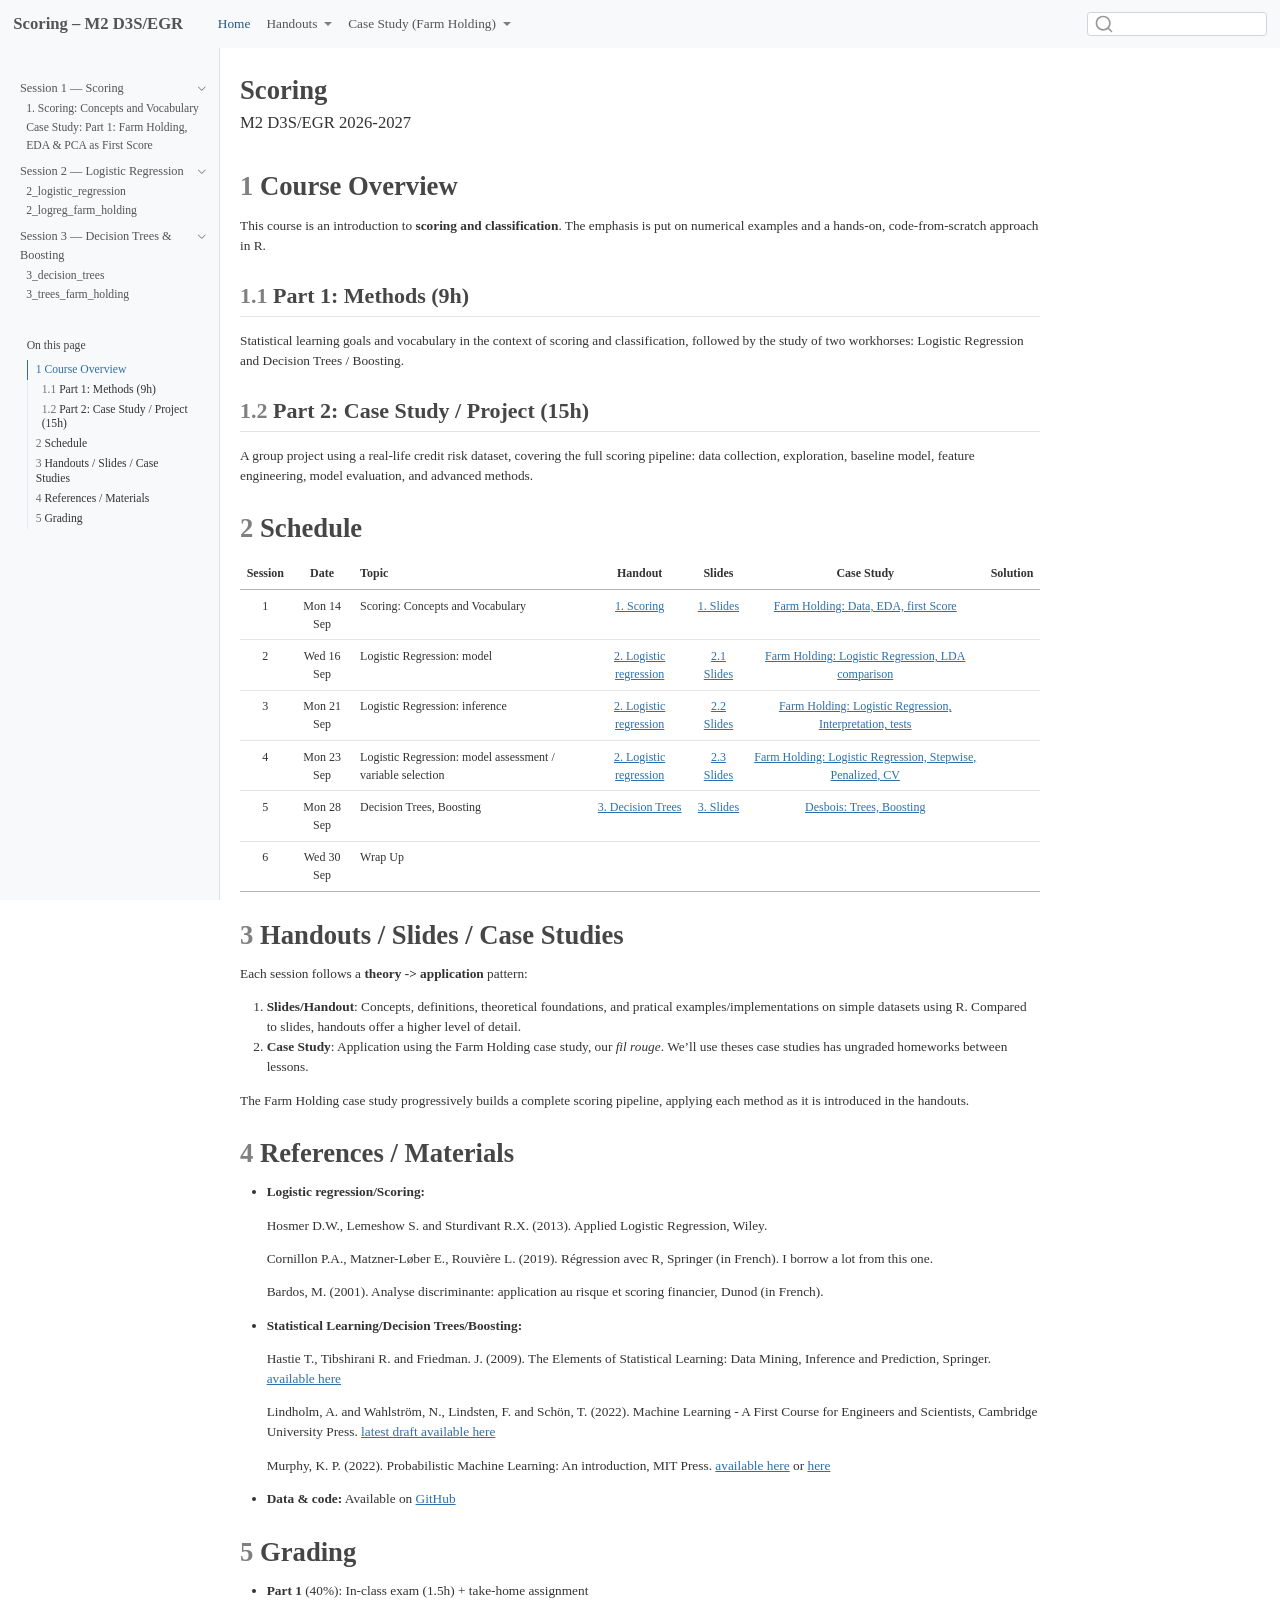
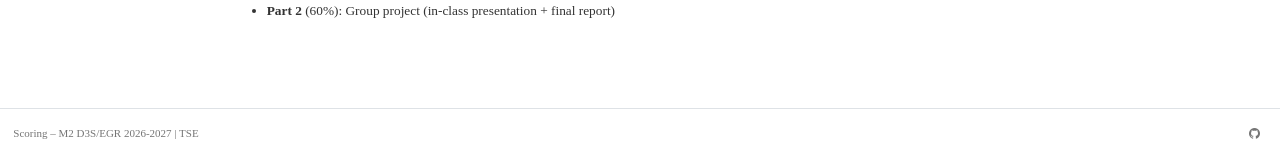
==== commit dfbe20bf: "lesson 2.1 slides/handout" ====
--- a/docs/index.html
+++ b/docs/index.html
@@ -306,7 +306,7 @@
 <td style="text-align: center;">Wed 16 Sep</td>
 <td style="text-align: left;">Logistic Regression: model</td>
 <td style="text-align: center;"><a href="./handouts/2_logistic_regression.html">2. Logistic regression</a></td>
-<td style="text-align: center;"><a href="./slides/2_logistic_regression_slides.html">2. Slides</a></td>
+<td style="text-align: center;"><a href="./slides/2_1_logistic_regression_intro_slides.html">2.1 Slides</a></td>
 <td style="text-align: center;"><a href="case_study/2_logreg_farm_holding.qmd">Farm Holding: Logistic Regression, LDA comparison</a></td>
 <td style="text-align: center;"></td>
 </tr>
@@ -315,7 +315,7 @@
 <td style="text-align: center;">Mon 21 Sep</td>
 <td style="text-align: left;">Logistic Regression: inference</td>
 <td style="text-align: center;"><a href="./handouts/2_logistic_regression.html">2. Logistic regression</a></td>
-<td style="text-align: center;"><a href="./slides/2_logistic_regression_slides.html">2. Slides</a></td>
+<td style="text-align: center;"><a href="./slides/2_logistic_regression_slides.html">2.2 Slides</a></td>
 <td style="text-align: center;"><a href="case_study/2_logreg_farm_holding.qmd">Farm Holding: Logistic Regression, Interpretation, tests</a></td>
 <td style="text-align: center;"></td>
 </tr>
@@ -324,7 +324,7 @@
 <td style="text-align: center;">Mon 23 Sep</td>
 <td style="text-align: left;">Logistic Regression: model assessment / variable selection</td>
 <td style="text-align: center;"><a href="./handouts/2_logistic_regression.html">2. Logistic regression</a></td>
-<td style="text-align: center;"><a href="./slides/2_logistic_regression_slides.html">2. Slides</a></td>
+<td style="text-align: center;"><a href="./slides/2_logistic_regression_slides.html">2.3 Slides</a></td>
 <td style="text-align: center;"><a href="case_study/2_logreg_farm_holding.qmd">Farm Holding: Logistic Regression, Stepwise, Penalized, CV</a></td>
 <td style="text-align: center;"></td>
 </tr>
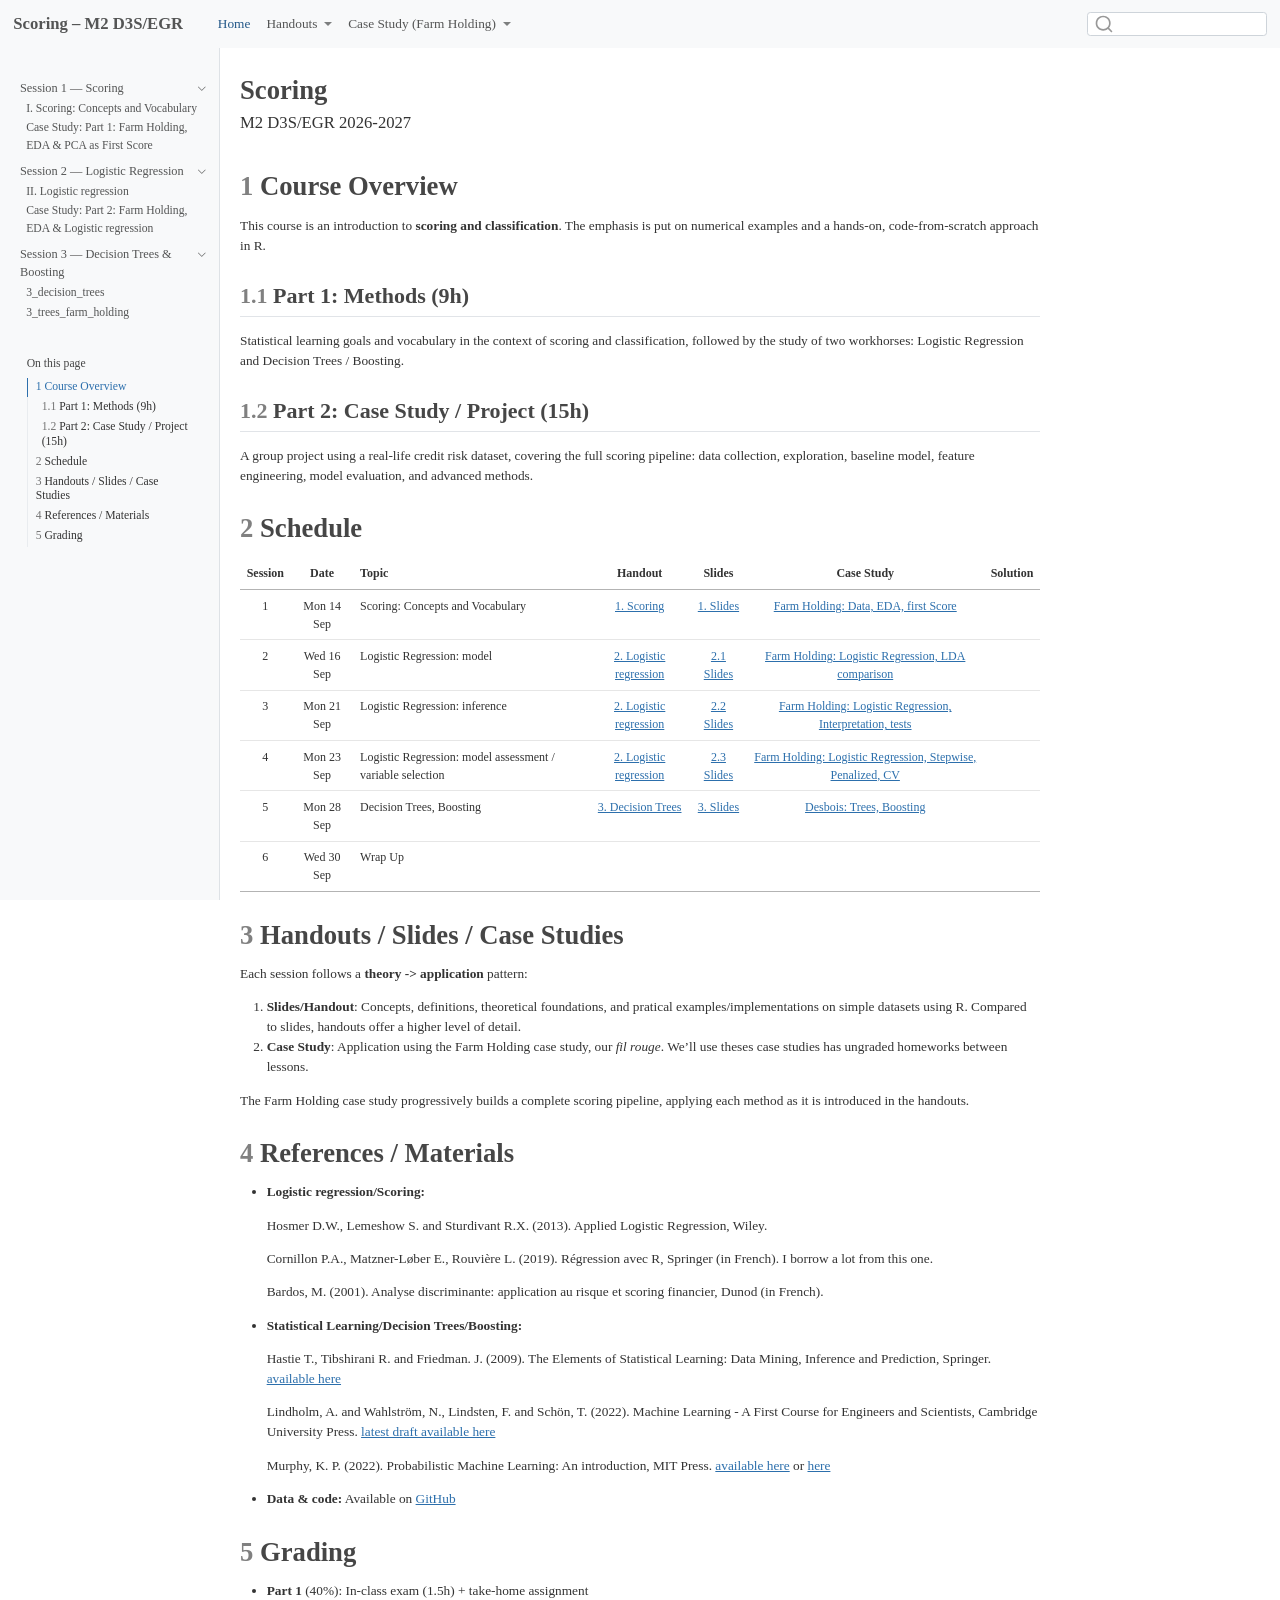
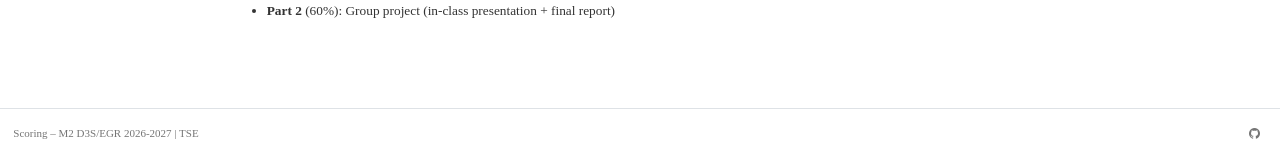
==== commit cf68c1d7: "update landing" ====
--- a/docs/index.html
+++ b/docs/index.html
@@ -99,11 +99,11 @@
     <ul class="dropdown-menu" aria-labelledby="nav-menu-handouts">    
         <li>
     <a class="dropdown-item" href="./handouts/1_scoring.html" rel="" target="">
- <span class="dropdown-text">1. Scoring: Concepts and Vocabulary</span></a>
+ <span class="dropdown-text">I. Scoring: Concepts and Vocabulary</span></a>
   </li>  
         <li>
     <a class="dropdown-item" href="./handouts/2_logistic_regression.html" rel="" target="">
- <span class="dropdown-text">2_logistic_regression</span></a>
+ <span class="dropdown-text">II. Logistic regression</span></a>
   </li>  
         <li>
     <a class="dropdown-item" href="./handouts/3_decision_trees.html" rel="" target="">
@@ -122,7 +122,7 @@
   </li>  
         <li>
     <a class="dropdown-item" href="./case_study/2_logreg_farm_holding_wo_solution.html" rel="" target="">
- <span class="dropdown-text">2_logreg_farm_holding</span></a>
+ <span class="dropdown-text">Case Study: Part 2: Farm Holding, EDA &amp; Logistic regression</span></a>
   </li>  
         <li>
     <a class="dropdown-item" href="./case_study/3_trees_farm_holding_wo_solution.html" rel="" target="">
@@ -165,7 +165,7 @@
           <li class="sidebar-item">
   <div class="sidebar-item-container"> 
   <a href="./handouts/1_scoring.html" class="sidebar-item-text sidebar-link">
- <span class="menu-text">1. Scoring: Concepts and Vocabulary</span></a>
+ <span class="menu-text">I. Scoring: Concepts and Vocabulary</span></a>
   </div>
 </li>
           <li class="sidebar-item">
@@ -188,13 +188,13 @@
           <li class="sidebar-item">
   <div class="sidebar-item-container"> 
   <a href="./handouts/2_logistic_regression.html" class="sidebar-item-text sidebar-link">
- <span class="menu-text">2_logistic_regression</span></a>
+ <span class="menu-text">II. Logistic regression</span></a>
   </div>
 </li>
           <li class="sidebar-item">
   <div class="sidebar-item-container"> 
   <a href="./case_study/2_logreg_farm_holding_wo_solution.html" class="sidebar-item-text sidebar-link">
- <span class="menu-text">2_logreg_farm_holding</span></a>
+ <span class="menu-text">Case Study: Part 2: Farm Holding, EDA &amp; Logistic regression</span></a>
   </div>
 </li>
       </ul>
--- a/docs/site_libs/quarto-html/quarto-syntax-highlighting.css
+++ b/docs/site_libs/quarto-html/quarto-syntax-highlighting.css
@@ -0,0 +1,179 @@
+/* quarto syntax highlight colors */
+:root {
+  --quarto-hl-al-color: #ff5555;
+  --quarto-hl-an-color: #6a737d;
+  --quarto-hl-at-color: #d73a49;
+  --quarto-hl-bn-color: #005cc5;
+  --quarto-hl-bu-color: #d73a49;
+  --quarto-hl-ch-color: #032f62;
+  --quarto-hl-co-color: #6a737d;
+  --quarto-hl-cv-color: #6a737d;
+  --quarto-hl-cn-color: #005cc5;
+  --quarto-hl-cf-color: #d73a49;
+  --quarto-hl-dt-color: #d73a49;
+  --quarto-hl-dv-color: #005cc5;
+  --quarto-hl-do-color: #6a737d;
+  --quarto-hl-er-color: #ff5555;
+  --quarto-hl-ex-color: #d73a49;
+  --quarto-hl-fl-color: #005cc5;
+  --quarto-hl-fu-color: #6f42c1;
+  --quarto-hl-im-color: #032f62;
+  --quarto-hl-in-color: #6a737d;
+  --quarto-hl-kw-color: #d73a49;
+  --quarto-hl-op-color: #24292e;
+  --quarto-hl-pp-color: #d73a49;
+  --quarto-hl-re-color: #6a737d;
+  --quarto-hl-sc-color: #005cc5;
+  --quarto-hl-ss-color: #032f62;
+  --quarto-hl-st-color: #032f62;
+  --quarto-hl-va-color: #e36209;
+  --quarto-hl-vs-color: #032f62;
+  --quarto-hl-wa-color: #ff5555;
+}
+
+/* other quarto variables */
+:root {
+  --quarto-font-monospace: SFMono-Regular, Menlo, Monaco, Consolas, "Liberation Mono", "Courier New", monospace;
+}
+
+code span.al {
+  font-weight: bold;
+  color: #ff5555;
+}
+
+code span.an {
+  color: #6a737d;
+}
+
+code span.at {
+  color: #d73a49;
+}
+
+code span.bn {
+  color: #005cc5;
+}
+
+code span.bu {
+  color: #d73a49;
+}
+
+code span.ch {
+  color: #032f62;
+}
+
+code span.co {
+  color: #6a737d;
+}
+
+code span.cv {
+  color: #6a737d;
+}
+
+code span.cn {
+  color: #005cc5;
+}
+
+code span.cf {
+  color: #d73a49;
+}
+
+code span.dt {
+  color: #d73a49;
+}
+
+code span.dv {
+  color: #005cc5;
+}
+
+code span.do {
+  color: #6a737d;
+}
+
+code span.er {
+  color: #ff5555;
+  text-decoration: underline;
+}
+
+code span.ex {
+  font-weight: bold;
+  color: #d73a49;
+}
+
+code span.fl {
+  color: #005cc5;
+}
+
+code span.fu {
+  color: #6f42c1;
+}
+
+code span.im {
+  color: #032f62;
+}
+
+code span.in {
+  color: #6a737d;
+}
+
+code span.kw {
+  color: #d73a49;
+}
+
+pre > code.sourceCode > span {
+  color: #24292e;
+}
+
+code span {
+  color: #24292e;
+}
+
+code.sourceCode > span {
+  color: #24292e;
+}
+
+div.sourceCode,
+div.sourceCode pre.sourceCode {
+  color: #24292e;
+}
+
+code span.op {
+  color: #24292e;
+}
+
+code span.pp {
+  color: #d73a49;
+}
+
+code span.re {
+  color: #6a737d;
+}
+
+code span.sc {
+  color: #005cc5;
+}
+
+code span.ss {
+  color: #032f62;
+}
+
+code span.st {
+  color: #032f62;
+}
+
+code span.va {
+  color: #e36209;
+}
+
+code span.vs {
+  color: #032f62;
+}
+
+code span.wa {
+  color: #ff5555;
+}
+
+.prevent-inlining {
+  content: "</";
+}
+
+/*# sourceMappingURL=debc5d5d77c3f9108843748ff7464032.css.map */
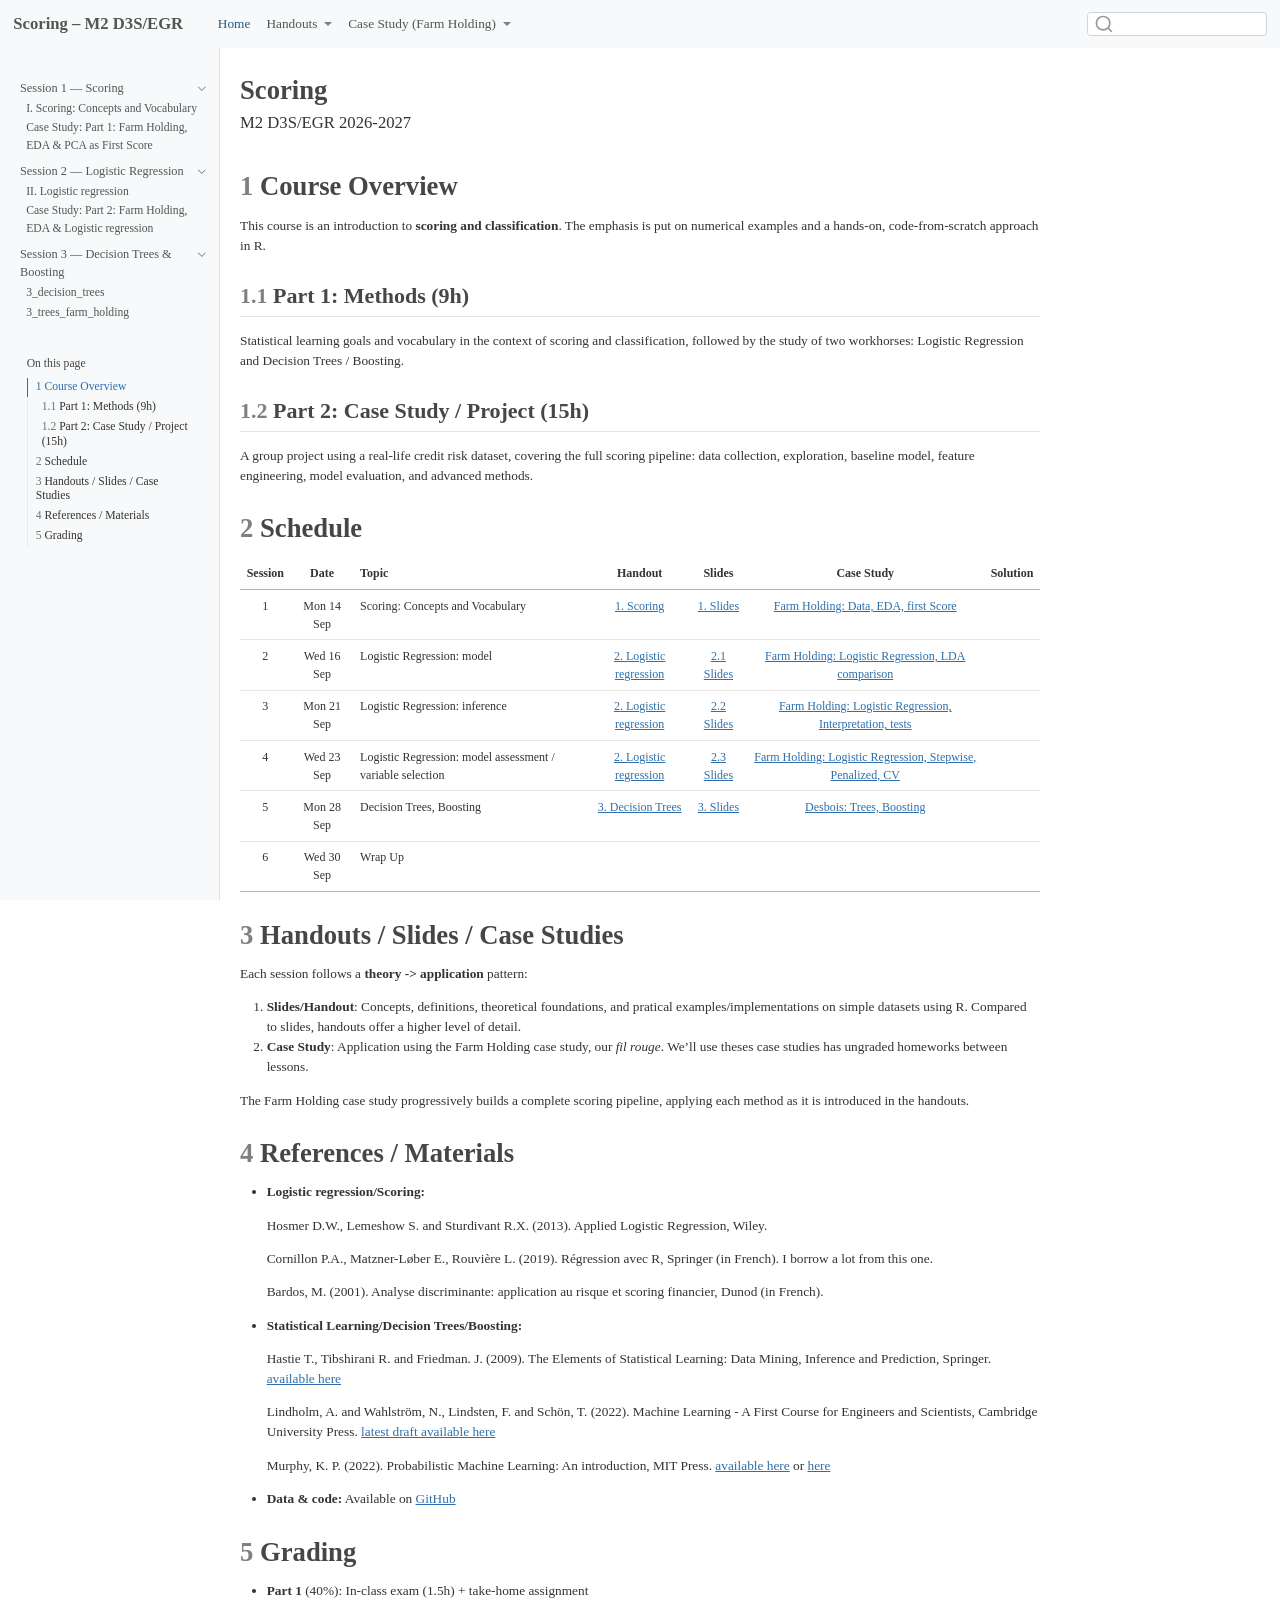
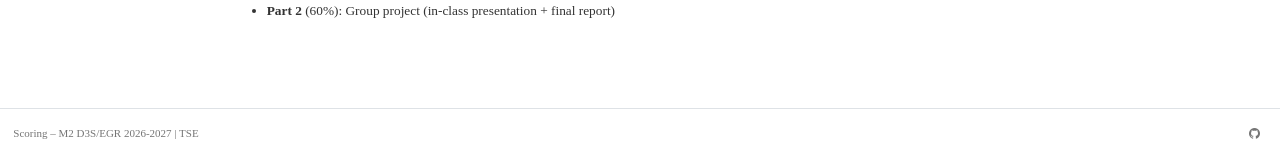
==== commit 16b1195b: "slides 2.2" ====
--- a/docs/index.html
+++ b/docs/index.html
@@ -315,16 +315,16 @@
 <td style="text-align: center;">Mon 21 Sep</td>
 <td style="text-align: left;">Logistic Regression: inference</td>
 <td style="text-align: center;"><a href="./handouts/2_logistic_regression.html">2. Logistic regression</a></td>
-<td style="text-align: center;"><a href="./slides/2_logistic_regression_slides.html">2.2 Slides</a></td>
+<td style="text-align: center;"><a href="./slides/2_2_logistic_regressons_infer_slides.html">2.2 Slides</a></td>
 <td style="text-align: center;"><a href="case_study/2_logreg_farm_holding.qmd">Farm Holding: Logistic Regression, Interpretation, tests</a></td>
 <td style="text-align: center;"></td>
 </tr>
 <tr class="even">
 <td style="text-align: center;">4</td>
-<td style="text-align: center;">Mon 23 Sep</td>
+<td style="text-align: center;">Wed 23 Sep</td>
 <td style="text-align: left;">Logistic Regression: model assessment / variable selection</td>
 <td style="text-align: center;"><a href="./handouts/2_logistic_regression.html">2. Logistic regression</a></td>
-<td style="text-align: center;"><a href="./slides/2_logistic_regression_slides.html">2.3 Slides</a></td>
+<td style="text-align: center;"><a href="./slides/2_3_logistic_regression_var_sel_slides.html">2.3 Slides</a></td>
 <td style="text-align: center;"><a href="case_study/2_logreg_farm_holding.qmd">Farm Holding: Logistic Regression, Stepwise, Penalized, CV</a></td>
 <td style="text-align: center;"></td>
 </tr>
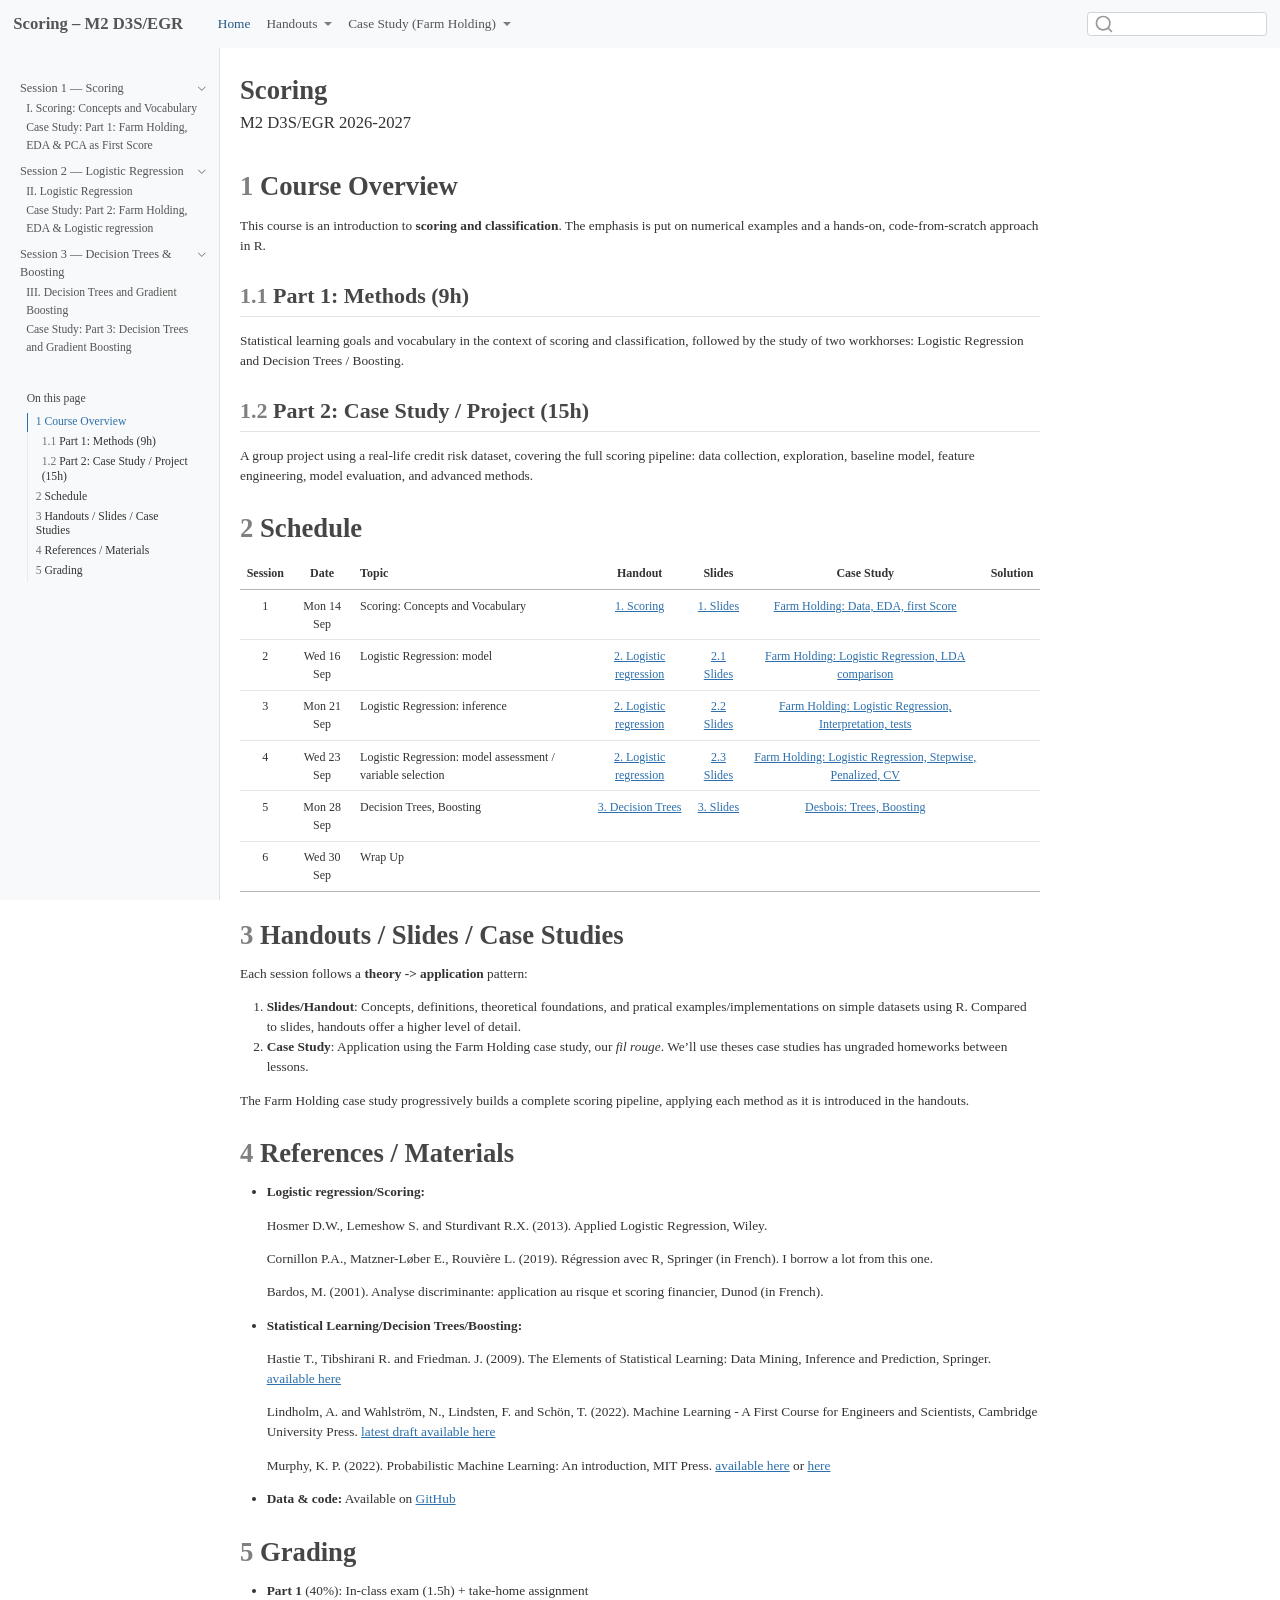
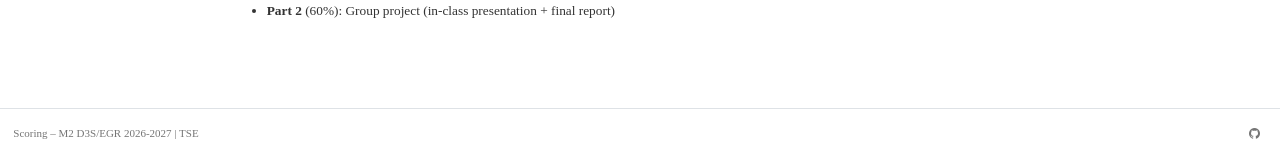
==== commit 9e98a515: "decision trees" ====
--- a/docs/index.html
+++ b/docs/index.html
@@ -103,11 +103,11 @@
   </li>  
         <li>
     <a class="dropdown-item" href="./handouts/2_logistic_regression.html" rel="" target="">
- <span class="dropdown-text">II. Logistic regression</span></a>
+ <span class="dropdown-text">II. Logistic Regression</span></a>
   </li>  
         <li>
     <a class="dropdown-item" href="./handouts/3_decision_trees.html" rel="" target="">
- <span class="dropdown-text">3_decision_trees</span></a>
+ <span class="dropdown-text">III. Decision Trees and Gradient Boosting</span></a>
   </li>  
     </ul>
   </li>
@@ -126,7 +126,7 @@
   </li>  
         <li>
     <a class="dropdown-item" href="./case_study/3_trees_farm_holding_wo_solution.html" rel="" target="">
- <span class="dropdown-text">3_trees_farm_holding</span></a>
+ <span class="dropdown-text">Case Study: Part 3: Decision Trees and Gradient Boosting</span></a>
   </li>  
     </ul>
   </li>
@@ -188,7 +188,7 @@
           <li class="sidebar-item">
   <div class="sidebar-item-container"> 
   <a href="./handouts/2_logistic_regression.html" class="sidebar-item-text sidebar-link">
- <span class="menu-text">II. Logistic regression</span></a>
+ <span class="menu-text">II. Logistic Regression</span></a>
   </div>
 </li>
           <li class="sidebar-item">
@@ -211,13 +211,13 @@
           <li class="sidebar-item">
   <div class="sidebar-item-container"> 
   <a href="./handouts/3_decision_trees.html" class="sidebar-item-text sidebar-link">
- <span class="menu-text">3_decision_trees</span></a>
+ <span class="menu-text">III. Decision Trees and Gradient Boosting</span></a>
   </div>
 </li>
           <li class="sidebar-item">
   <div class="sidebar-item-container"> 
   <a href="./case_study/3_trees_farm_holding_wo_solution.html" class="sidebar-item-text sidebar-link">
- <span class="menu-text">3_trees_farm_holding</span></a>
+ <span class="menu-text">Case Study: Part 3: Decision Trees and Gradient Boosting</span></a>
   </div>
 </li>
       </ul>
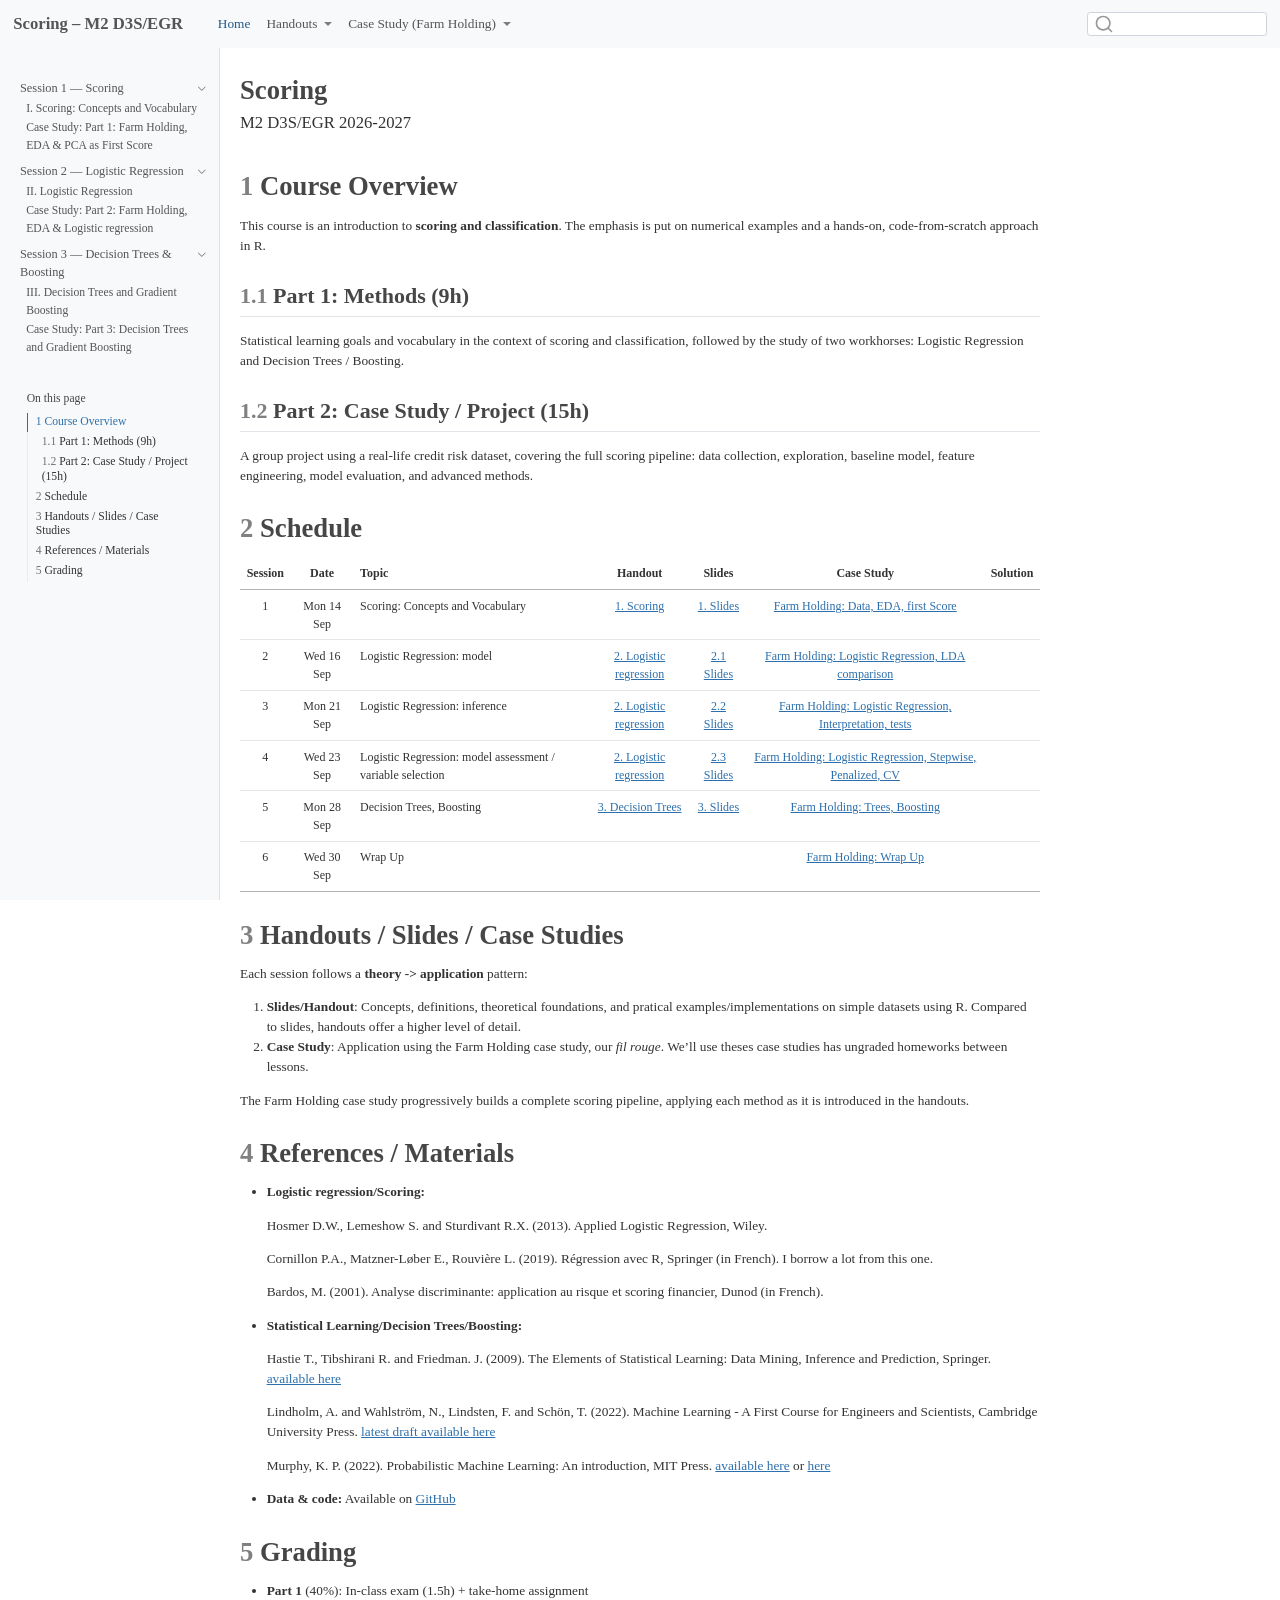
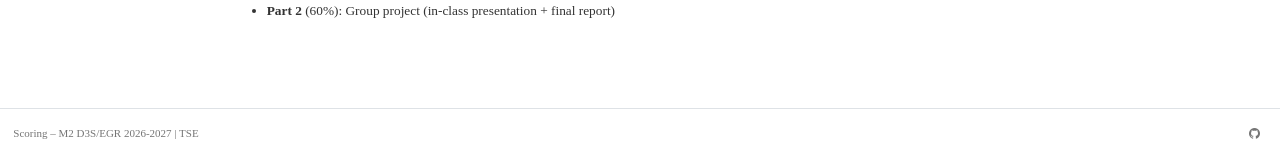
==== commit e1243bcb: "wrap up" ====
--- a/docs/index.html
+++ b/docs/index.html
@@ -128,6 +128,10 @@
     <a class="dropdown-item" href="./case_study/3_trees_farm_holding_wo_solution.html" rel="" target="">
  <span class="dropdown-text">Case Study: Part 3: Decision Trees and Gradient Boosting</span></a>
   </li>  
+        <li>
+    <a class="dropdown-item" href="./case_study/4_farm_holding_solution.qmd" rel="" target="">
+ <span class="dropdown-text"></span></a>
+  </li>  
     </ul>
   </li>
 </ul>
@@ -334,7 +338,7 @@
 <td style="text-align: left;">Decision Trees, Boosting</td>
 <td style="text-align: center;"><a href="./handouts/3_decision_trees.html">3. Decision Trees</a></td>
 <td style="text-align: center;"><a href="./slides/3_decision_trees_slides.html">3. Slides</a></td>
-<td style="text-align: center;"><a href="case_study/3_trees_farm_holding.qmd">Desbois: Trees, Boosting</a></td>
+<td style="text-align: center;"><a href="case_study/3_trees_farm_holding.qmd">Farm Holding: Trees, Boosting</a></td>
 <td style="text-align: center;"></td>
 </tr>
 <tr class="even">
@@ -343,7 +347,7 @@
 <td style="text-align: left;">Wrap Up</td>
 <td style="text-align: center;"></td>
 <td style="text-align: center;"></td>
-<td style="text-align: center;"></td>
+<td style="text-align: center;"><a href="case_study/4_farm_holding_solution.qmd">Farm Holding: Wrap Up</a></td>
 <td style="text-align: center;"></td>
 </tr>
 </tbody>
